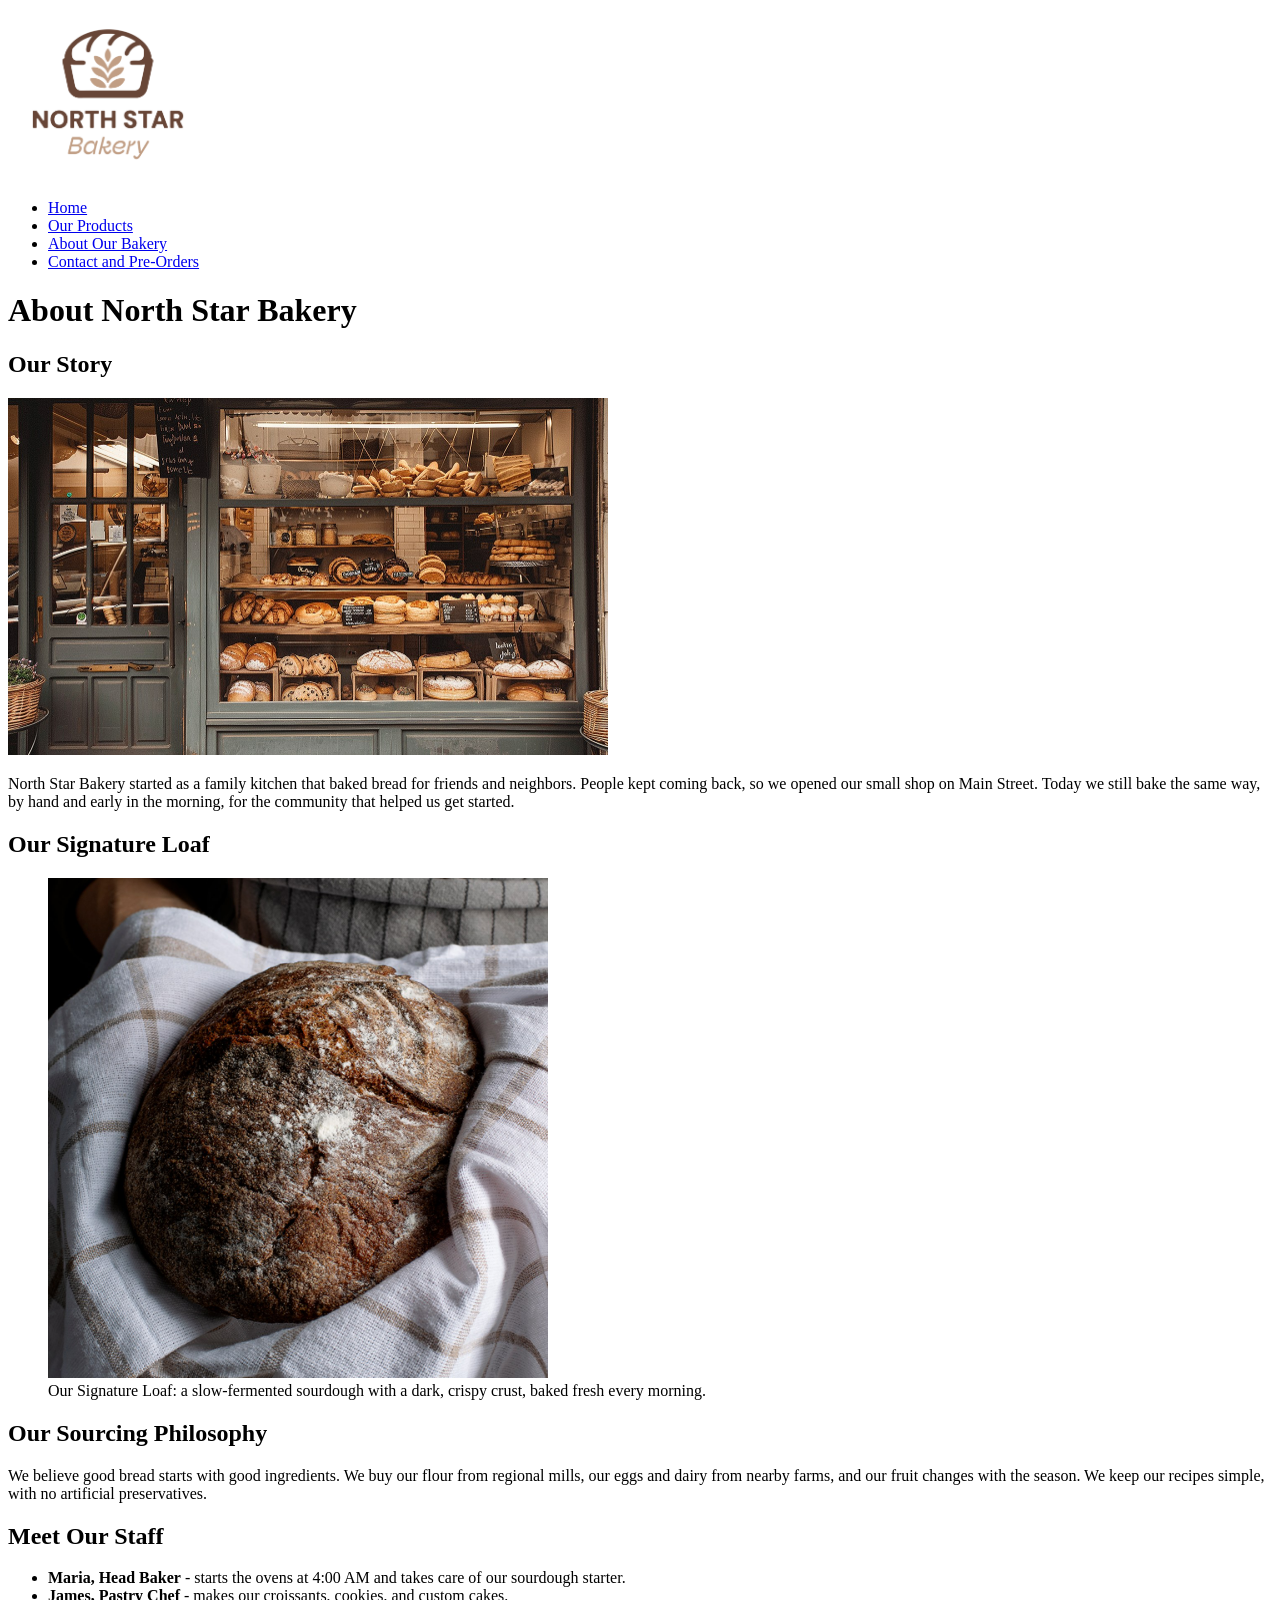
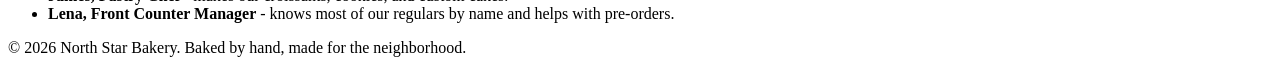
==== northstar/about.html @ fed6dbf9 "Project" ====
<!DOCTYPE html>
<html lang="en">
<head>
  <meta charset="UTF-8">
  <meta name="viewport" content="width=device-width, initial-scale=1.0">
  <title>About | North Star Bakery</title>
</head>
<body>
  <header>
    <img src="bakery-logo.png" alt="North Star Bakery logo, a brown loaf of bread with a wheat stalk inside" width="200">
    <nav aria-label="Main navigation">
      <ul>
        <li><a href="index.html">Home</a></li>
        <li><a href="products.html">Our Products</a></li>
        <li><a href="about.html" aria-current="page">About Our Bakery</a></li>
        <li><a href="contact.html">Contact and Pre-Orders</a></li>
      </ul>
    </nav>
  </header>

  <main>
    <h1>About North Star Bakery</h1>

    <section>
      <h2>Our Story</h2>
      <img src="bakery-storefront.jpg" alt="North Star Bakery storefront with a green door and a front window full of breads, pastries, and chalkboard signs" width="600">
      <p>North Star Bakery started as a family kitchen that baked bread for friends and neighbors. People kept coming back, so we opened our small shop on Main Street. Today we still bake the same way, by hand and early in the morning, for the community that helped us get started.</p>
    </section>

    <section>
      <h2>Our Signature Loaf</h2>
      <figure>
        <img src="bakery-signature-loaf.jpg" alt="A round, dark-crusted sourdough loaf dusted with flour, wrapped in a white and tan checkered kitchen towel" width="500">
        <figcaption>Our Signature Loaf: a slow-fermented sourdough with a dark, crispy crust, baked fresh every morning.</figcaption>
      </figure>
    </section>

    <section>
      <h2>Our Sourcing Philosophy</h2>
      <p>We believe good bread starts with good ingredients. We buy our flour from regional mills, our eggs and dairy from nearby farms, and our fruit changes with the season. We keep our recipes simple, with no artificial preservatives.</p>
    </section>

    <section>
      <h2>Meet Our Staff</h2>
      <ul>
        <li><strong>Maria, Head Baker</strong> - starts the ovens at 4:00 AM and takes care of our sourdough starter.</li>
        <li><strong>James, Pastry Chef</strong> - makes our croissants, cookies, and custom cakes.</li>
        <li><strong>Lena, Front Counter Manager</strong> - knows most of our regulars by name and helps with pre-orders.</li>
      </ul>
    </section>
  </main>

  <footer>
    <p>&copy; 2026 North Star Bakery. Baked by hand, made for the neighborhood.</p>
  </footer>
</body>
</html>
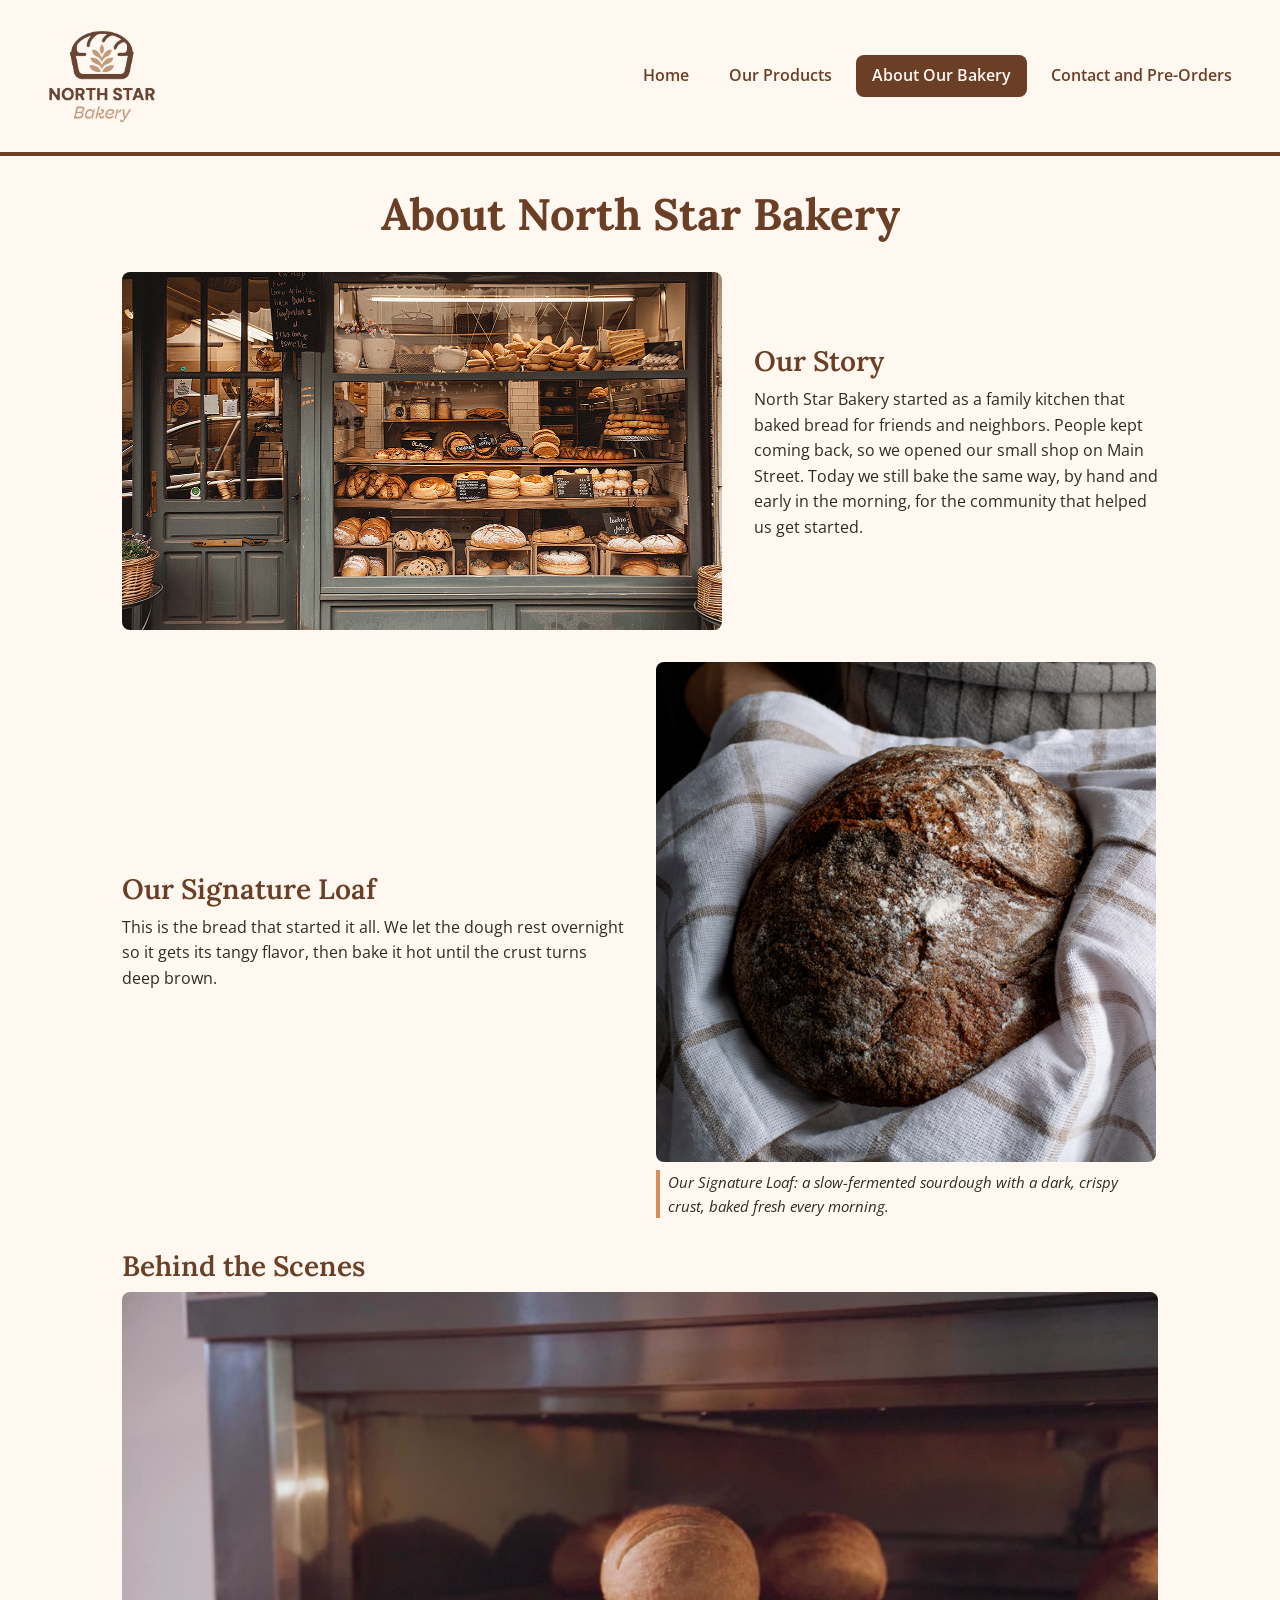
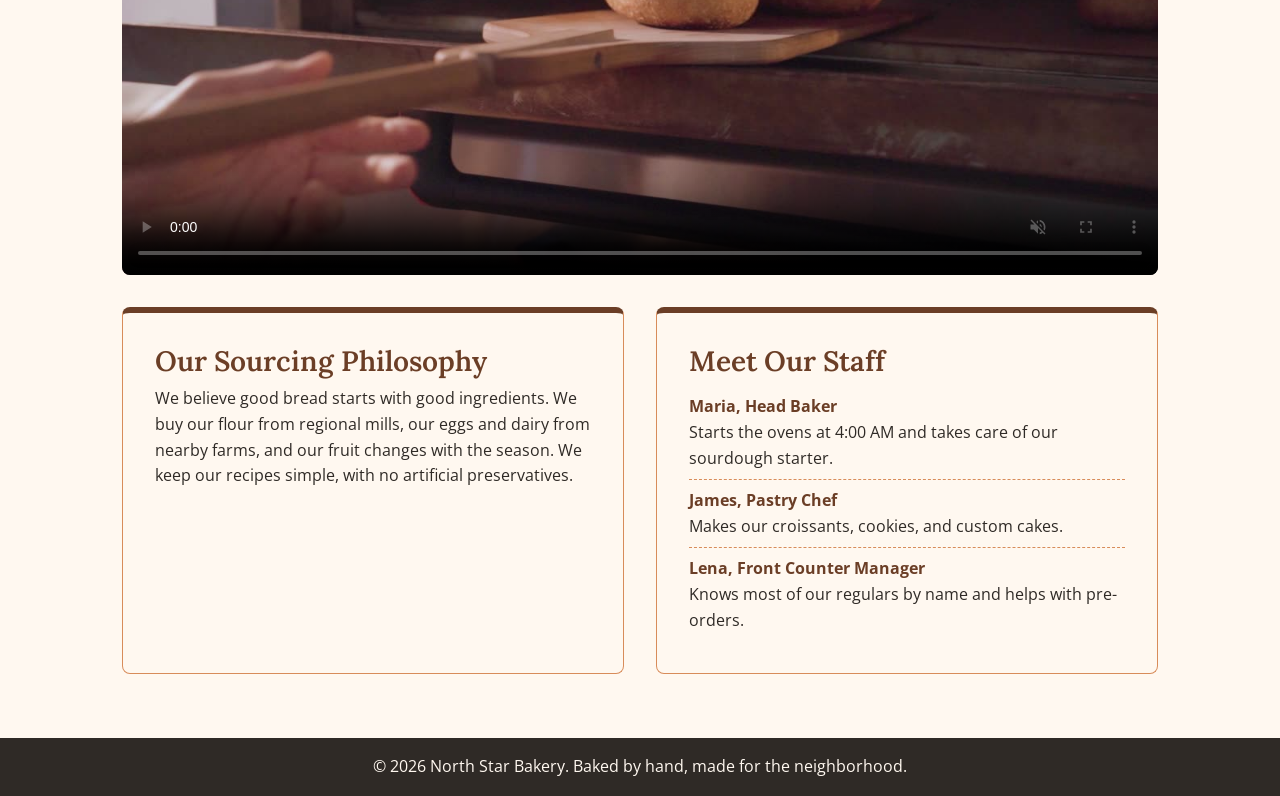
==== commit bcfe01cd: "Touchstone 3: add CSS and responsive layout" ====
--- a/northstar/about.html
+++ b/northstar/about.html
@@ -4,12 +4,18 @@
   <meta charset="UTF-8">
   <meta name="viewport" content="width=device-width, initial-scale=1.0">
   <title>About | North Star Bakery</title>
+  <link rel="preconnect" href="https://fonts.googleapis.com">
+  <link rel="preconnect" href="https://fonts.gstatic.com" crossorigin>
+  <link href="https://fonts.googleapis.com/css2?family=Lora:wght@600;700&family=Open+Sans:wght@400;600&display=swap" rel="stylesheet">
+  <link rel="stylesheet" href="styles.css">
 </head>
 <body>
-  <header>
-    <img src="bakery-logo.png" alt="North Star Bakery logo, a brown loaf of bread with a wheat stalk inside" width="200">
+  <header class="site-header">
+    <a href="index.html" class="logo-link">
+      <img src="bakery-logo.png" alt="North Star Bakery logo, a brown loaf of bread with a wheat stalk inside" class="logo" width="200">
+    </a>
     <nav aria-label="Main navigation">
-      <ul>
+      <ul class="nav-list">
         <li><a href="index.html">Home</a></li>
         <li><a href="products.html">Our Products</a></li>
         <li><a href="about.html" aria-current="page">About Our Bakery</a></li>
@@ -19,38 +25,55 @@
   </header>
 
   <main>
-    <h1>About North Star Bakery</h1>
-
-    <section>
-      <h2>Our Story</h2>
-      <img src="bakery-storefront.jpg" alt="North Star Bakery storefront with a green door and a front window full of breads, pastries, and chalkboard signs" width="600">
-      <p>North Star Bakery started as a family kitchen that baked bread for friends and neighbors. People kept coming back, so we opened our small shop on Main Street. Today we still bake the same way, by hand and early in the morning, for the community that helped us get started.</p>
+    <section class="intro">
+      <h1>About North Star Bakery</h1>
     </section>
 
-    <section>
-      <h2>Our Signature Loaf</h2>
+    <section class="split">
+      <img src="bakery-storefront.jpg" alt="North Star Bakery storefront with a dark front and a window full of breads, pastries, and chalkboard signs" width="600">
+      <div>
+        <h2>Our Story</h2>
+        <p>North Star Bakery started as a family kitchen that baked bread for friends and neighbors. People kept coming back, so we opened our small shop on Main Street. Today we still bake the same way, by hand and early in the morning, for the community that helped us get started.</p>
+      </div>
+    </section>
+
+    <section class="split reverse">
       <figure>
         <img src="bakery-signature-loaf.jpg" alt="A round, dark-crusted sourdough loaf dusted with flour, wrapped in a white and tan checkered kitchen towel" width="500">
         <figcaption>Our Signature Loaf: a slow-fermented sourdough with a dark, crispy crust, baked fresh every morning.</figcaption>
       </figure>
+      <div>
+        <h2>Our Signature Loaf</h2>
+        <p>This is the bread that started it all. We let the dough rest overnight so it gets its tangy flavor, then bake it hot until the crust turns deep brown.</p>
+      </div>
     </section>
 
-    <section>
-      <h2>Our Sourcing Philosophy</h2>
-      <p>We believe good bread starts with good ingredients. We buy our flour from regional mills, our eggs and dairy from nearby farms, and our fruit changes with the season. We keep our recipes simple, with no artificial preservatives.</p>
+    <section class="feature">
+      <h2>Behind the Scenes</h2>
+      <video controls muted playsinline preload="metadata" poster="bakery-video-poster.jpg" width="800">
+        <source src="bakery-behind-scenes.mp4" type="video/mp4">
+        Your browser does not support the video element. In this short video, a baker uses a wooden peel to pull fresh, golden sourdough loaves out of our oven early in the morning.
+      </video>
     </section>
 
-    <section>
-      <h2>Meet Our Staff</h2>
-      <ul>
-        <li><strong>Maria, Head Baker</strong> - starts the ovens at 4:00 AM and takes care of our sourdough starter.</li>
-        <li><strong>James, Pastry Chef</strong> - makes our croissants, cookies, and custom cakes.</li>
-        <li><strong>Lena, Front Counter Manager</strong> - knows most of our regulars by name and helps with pre-orders.</li>
-      </ul>
-    </section>
+    <div class="card-row">
+      <section class="card">
+        <h2>Our Sourcing Philosophy</h2>
+        <p>We believe good bread starts with good ingredients. We buy our flour from regional mills, our eggs and dairy from nearby farms, and our fruit changes with the season. We keep our recipes simple, with no artificial preservatives.</p>
+      </section>
+
+      <section class="card">
+        <h2>Meet Our Staff</h2>
+        <ul class="menu-list">
+          <li><strong>Maria, Head Baker</strong> Starts the ovens at 4:00 AM and takes care of our sourdough starter.</li>
+          <li><strong>James, Pastry Chef</strong> Makes our croissants, cookies, and custom cakes.</li>
+          <li><strong>Lena, Front Counter Manager</strong> Knows most of our regulars by name and helps with pre-orders.</li>
+        </ul>
+      </section>
+    </div>
   </main>
 
-  <footer>
+  <footer class="site-footer">
     <p>&copy; 2026 North Star Bakery. Baked by hand, made for the neighborhood.</p>
   </footer>
 </body>
--- a/northstar/styles.css
+++ b/northstar/styles.css
@@ -0,0 +1,443 @@
+/* =========================================================
+   North Star Bakery - Main Stylesheet
+   Touchstone 3 - Carlos Amaya
+
+   Color palette (4 colors):
+     Cream     #FFF8F0  - page background, light text on dark areas
+     Brown     #6B3E26  - headings, links, buttons, header border
+     Peach     #D88C5A  - accents only (borders, hover, focus)
+     Charcoal  #2F2A26  - body text and footer background
+
+   Fonts (2 families):
+     Lora       - headings (warm, classic serif)
+     Open Sans  - body text, nav, and forms (clean and easy to read)
+
+   Approach: mobile-first. The base styles are for small
+   screens. The media query at the bottom changes the layout
+   for screens 768px and wider.
+   ========================================================= */
+
+/* ---------- Color and spacing variables ---------- */
+:root {
+  --cream: #FFF8F0;
+  --brown: #6B3E26;
+  --peach: #D88C5A;
+  --charcoal: #2F2A26;
+
+  --space-sm: 0.5rem;
+  --space-md: 1rem;
+  --space-lg: 2rem;
+  --radius: 8px;
+}
+
+/* ---------- Base styles ---------- */
+* {
+  box-sizing: border-box;
+}
+
+body {
+  margin: 0;
+  background-color: var(--cream);
+  color: var(--charcoal);
+  font-family: "Open Sans", Arial, sans-serif;
+  font-size: 1rem;
+  line-height: 1.6;
+}
+
+img,
+video {
+  max-width: 100%;
+  height: auto;
+  display: block;
+}
+
+audio {
+  width: 100%;
+}
+
+/* ---------- Typography ---------- */
+h1,
+h2,
+h3 {
+  font-family: "Lora", Georgia, serif;
+  color: var(--brown);
+  line-height: 1.2;
+  margin-top: 0;
+}
+
+h1 {
+  font-size: 2rem;
+  font-weight: 700;
+  margin-bottom: var(--space-md);
+}
+
+h2 {
+  font-size: 1.5rem;
+  font-weight: 600;
+  margin-bottom: var(--space-sm);
+}
+
+h3 {
+  font-size: 1.25rem;
+  font-weight: 600;
+  margin-bottom: var(--space-sm);
+}
+
+p {
+  margin-top: 0;
+  margin-bottom: var(--space-md);
+}
+
+a {
+  color: var(--brown);
+  font-weight: 600;
+  text-decoration-color: var(--peach);
+  text-decoration-thickness: 2px;
+  text-underline-offset: 3px;
+}
+
+a:hover {
+  text-decoration-color: var(--brown);
+}
+
+/* Visible keyboard focus on every interactive element */
+a:focus-visible,
+button:focus-visible,
+input:focus-visible,
+select:focus-visible,
+textarea:focus-visible {
+  outline: 3px solid var(--peach);
+  outline-offset: 2px;
+}
+
+/* ---------- Header and navigation ---------- */
+.site-header {
+  display: flex;
+  flex-direction: column;
+  align-items: center;
+  gap: var(--space-sm);
+  padding: var(--space-md);
+  border-bottom: 4px solid var(--brown);
+}
+
+.logo {
+  width: 120px;
+  /* The logo has a white background. "multiply" blends the
+     white into the cream so there is no white box around it. */
+  mix-blend-mode: multiply;
+}
+
+.nav-list {
+  list-style: none;
+  margin: 0;
+  padding: 0;
+  display: flex;
+  flex-direction: column;
+  align-items: center;
+  gap: var(--space-sm);
+  width: 100%;
+}
+
+.nav-list a {
+  display: block;
+  padding: var(--space-sm) var(--space-md);
+  border-radius: var(--radius);
+  text-decoration: none;
+  color: var(--brown);
+}
+
+.nav-list a:hover {
+  background-color: var(--peach);
+  color: var(--charcoal);
+}
+
+/* Highlights the page the visitor is on */
+.nav-list a[aria-current="page"] {
+  background-color: var(--brown);
+  color: var(--cream);
+}
+
+/* ---------- Main layout ---------- */
+main {
+  max-width: 1100px;
+  margin: 0 auto;
+  padding: var(--space-lg) var(--space-md);
+}
+
+section {
+  margin-bottom: var(--space-lg);
+}
+
+.intro {
+  text-align: center;
+  max-width: 700px;
+  margin-left: auto;
+  margin-right: auto;
+}
+
+/* Cards stack on top of each other on small screens */
+.card-row {
+  display: flex;
+  flex-direction: column;
+  gap: var(--space-md);
+  margin-bottom: var(--space-lg);
+}
+
+.card {
+  flex: 1;
+  margin-bottom: 0;
+  padding: var(--space-md);
+  border: 1px solid var(--peach);
+  border-top: 6px solid var(--brown);
+  border-radius: var(--radius);
+}
+
+/* Image + text blocks (Products and About pages) */
+.split {
+  display: flex;
+  flex-direction: column;
+  gap: var(--space-md);
+}
+
+.split img {
+  border-radius: var(--radius);
+}
+
+/* Featured item and video */
+.feature-content {
+  display: flex;
+  flex-direction: column;
+  gap: var(--space-md);
+}
+
+.feature img,
+.feature video {
+  border-radius: var(--radius);
+  width: 100%;
+}
+
+figure {
+  margin: 0;
+}
+
+figcaption {
+  font-style: italic;
+  font-size: 0.95rem;
+  margin-top: var(--space-sm);
+  padding-left: var(--space-sm);
+  border-left: 4px solid var(--peach);
+}
+
+/* ---------- Buttons ---------- */
+.button {
+  display: inline-block;
+  padding: 0.75rem 1.5rem;
+  background-color: var(--brown);
+  color: var(--cream);
+  font-family: "Open Sans", Arial, sans-serif;
+  font-size: 1rem;
+  font-weight: 600;
+  text-decoration: none;
+  border: none;
+  border-radius: var(--radius);
+  cursor: pointer;
+}
+
+.button:hover {
+  background-color: var(--peach);
+  color: var(--charcoal);
+}
+
+/* ---------- Lists (menu, staff, hours) ---------- */
+.menu-list,
+.hours-list {
+  list-style: none;
+  padding: 0;
+  margin: 0;
+}
+
+.menu-list li {
+  padding: var(--space-sm) 0;
+  border-bottom: 1px dashed var(--peach);
+}
+
+.menu-list li:last-child {
+  border-bottom: none;
+}
+
+/* Product or staff name sits on its own line */
+.menu-list strong {
+  display: block;
+  color: var(--brown);
+}
+
+.price {
+  display: block;
+  font-weight: 600;
+}
+
+.hours-list li {
+  display: flex;
+  justify-content: space-between;
+  gap: var(--space-md);
+  padding: var(--space-sm) 0;
+  border-bottom: 1px dashed var(--peach);
+}
+
+.hours-list span:last-child {
+  text-align: right;
+}
+
+.hours-list li:last-child {
+  border-bottom: none;
+}
+
+address {
+  font-style: normal;
+}
+
+/* ---------- Contact form ---------- */
+.contact-layout {
+  display: flex;
+  flex-direction: column;
+  gap: var(--space-md);
+}
+
+.contact-info {
+  display: flex;
+  flex-direction: column;
+  gap: var(--space-md);
+}
+
+fieldset {
+  border: 1px solid var(--peach);
+  border-radius: var(--radius);
+  padding: var(--space-md);
+  margin: 0 0 var(--space-md) 0;
+}
+
+legend {
+  font-family: "Lora", Georgia, serif;
+  font-weight: 600;
+  color: var(--brown);
+  padding: 0 var(--space-sm);
+}
+
+.form-row {
+  display: flex;
+  flex-direction: column;
+  gap: 0.25rem;
+}
+
+label {
+  font-weight: 600;
+}
+
+input,
+select,
+textarea {
+  width: 100%;
+  padding: 0.6rem;
+  font-family: "Open Sans", Arial, sans-serif;
+  font-size: 1rem;
+  color: var(--charcoal);
+  background-color: var(--cream);
+  border: 2px solid var(--brown);
+  border-radius: var(--radius);
+}
+
+textarea {
+  resize: vertical;
+}
+
+/* ---------- Footer ---------- */
+.site-footer {
+  background-color: var(--charcoal);
+  color: var(--cream);
+  text-align: center;
+  padding: var(--space-md);
+}
+
+.site-footer p {
+  margin: 0;
+}
+
+/* =========================================================
+   Larger screens (tablets and desktops)
+   ========================================================= */
+@media (min-width: 768px) {
+  /* Logo on the left, navigation on the right */
+  .site-header {
+    flex-direction: row;
+    justify-content: space-between;
+    padding: var(--space-md) var(--space-lg);
+  }
+
+  .logo {
+    width: 140px;
+  }
+
+  /* Navigation links go side by side */
+  .nav-list {
+    flex-direction: row;
+    justify-content: flex-end;
+    width: auto;
+  }
+
+  h1 {
+    font-size: 2.75rem;
+  }
+
+  h2 {
+    font-size: 1.75rem;
+  }
+
+  main {
+    padding: var(--space-lg);
+  }
+
+  /* Cards sit next to each other in a row */
+  .card-row {
+    flex-direction: row;
+    gap: var(--space-lg);
+  }
+
+  .card {
+    padding: var(--space-lg);
+  }
+
+  /* Image on one side, text on the other */
+  .split {
+    flex-direction: row;
+    align-items: center;
+    gap: var(--space-lg);
+  }
+
+  .split > * {
+    flex: 1;
+  }
+
+  /* About page: Signature Loaf section flips sides */
+  .split.reverse {
+    flex-direction: row-reverse;
+  }
+
+  .feature-text {
+    max-width: 700px;
+  }
+
+  /* Contact page: form on the left, info on the right */
+  .contact-layout {
+    flex-direction: row;
+    align-items: flex-start;
+    gap: var(--space-lg);
+  }
+
+  .form-card {
+    flex: 2;
+  }
+
+  .contact-info {
+    flex: 1;
+  }
+}
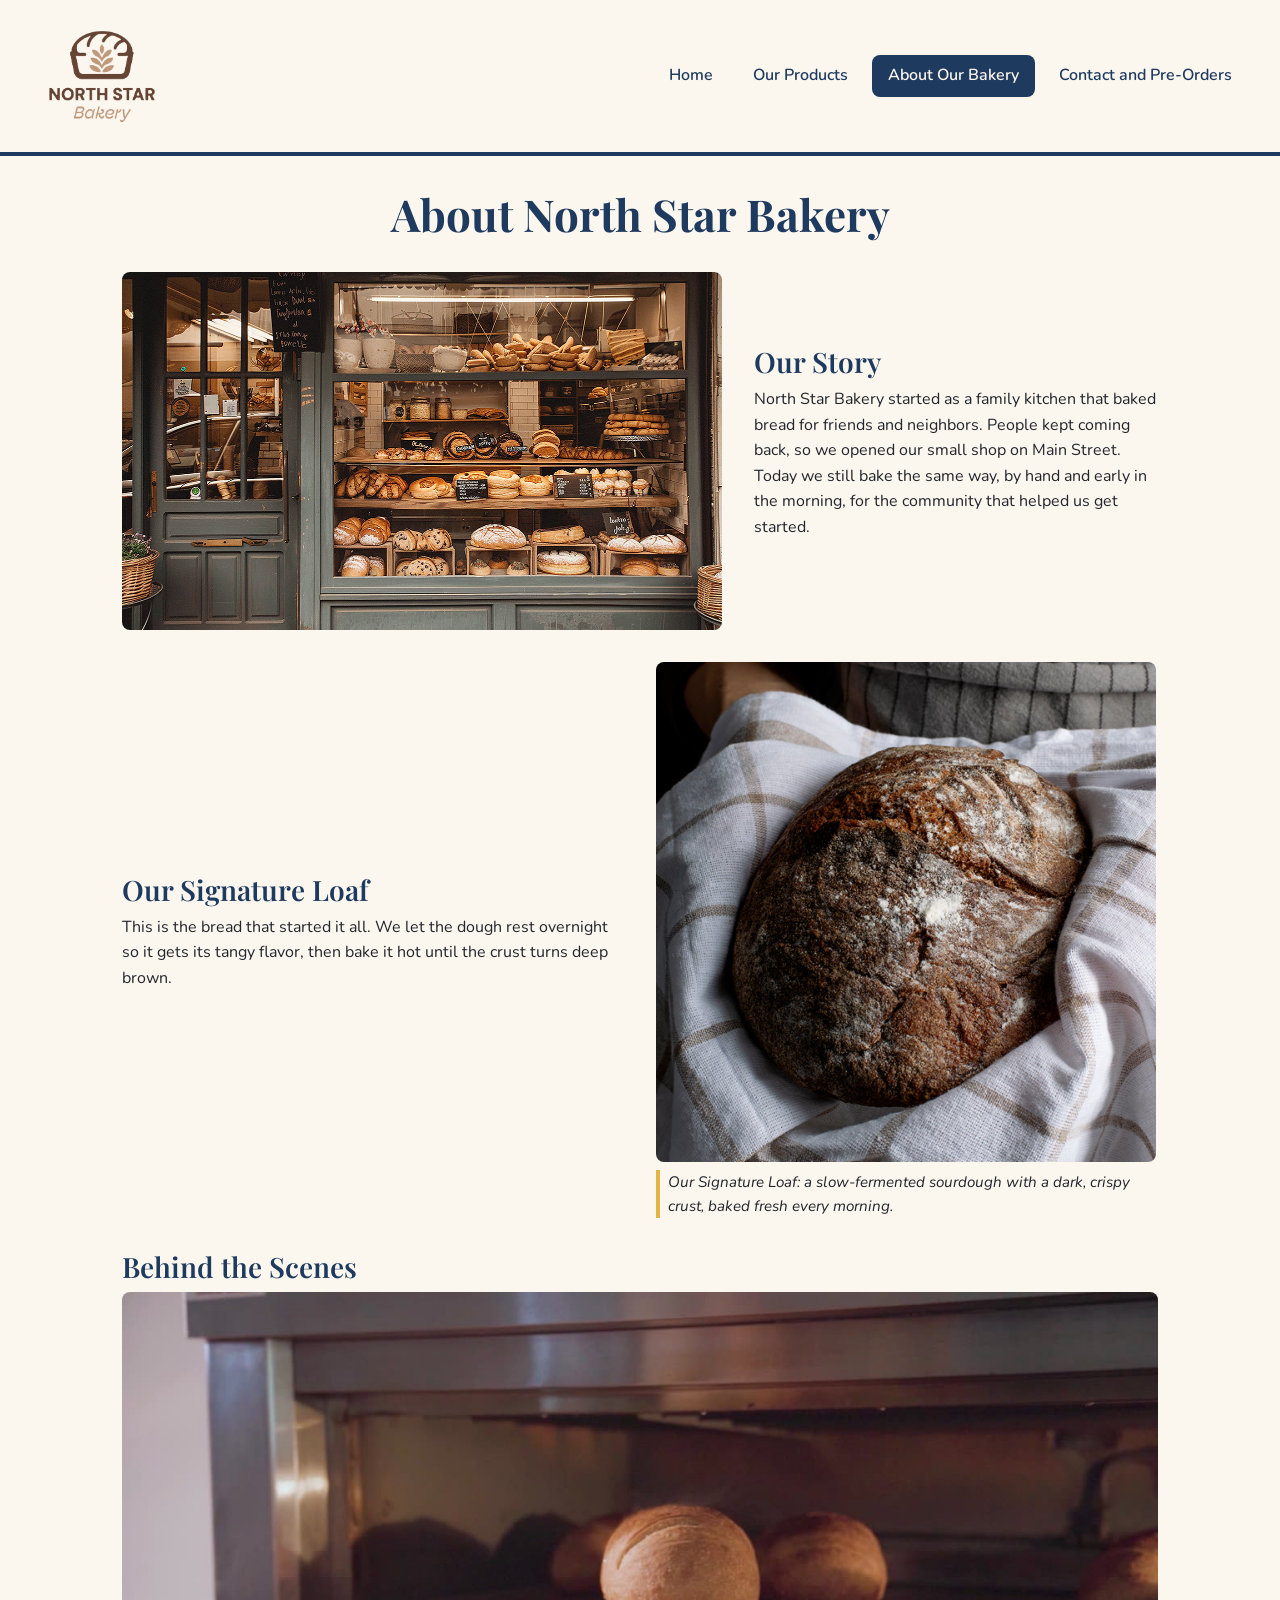
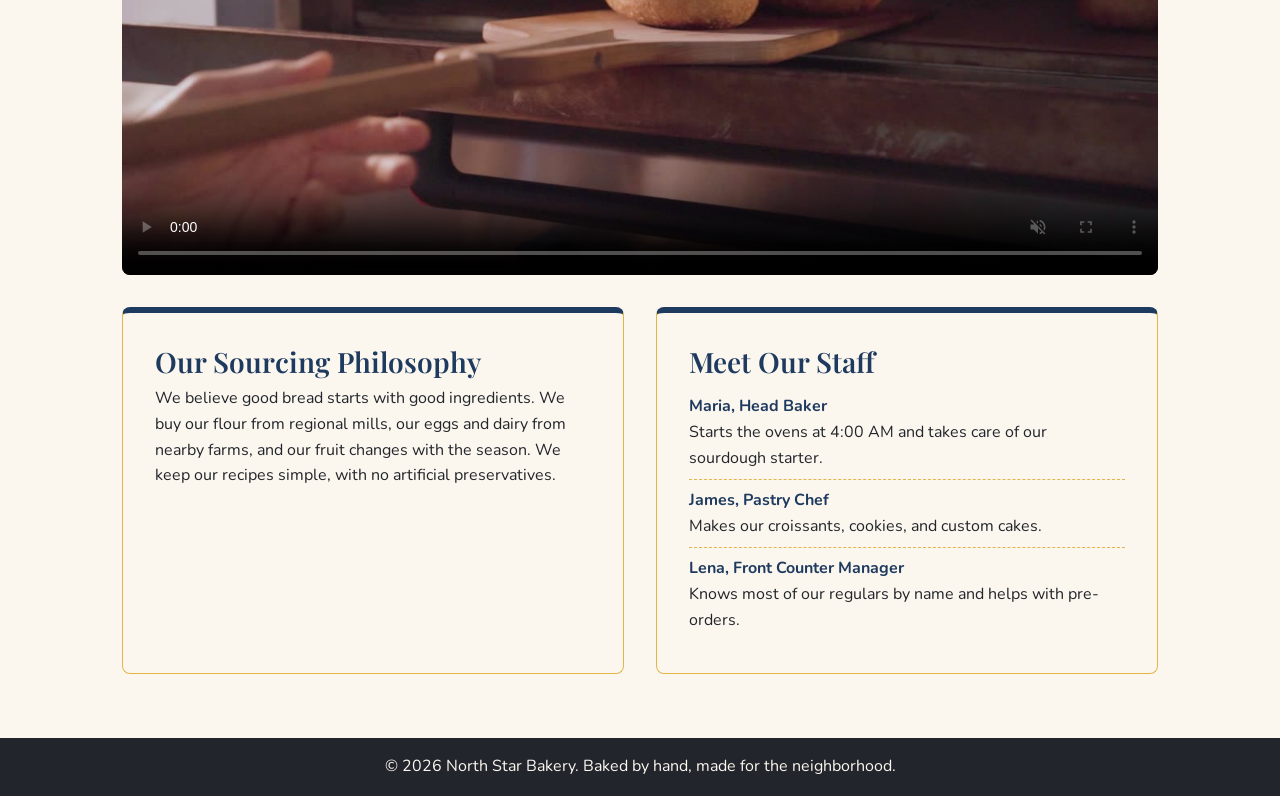
==== commit b2986abb: "Touchstone 3: CSS design with North Star Night palette" ====
--- a/northstar/about.html
+++ b/northstar/about.html
@@ -6,7 +6,7 @@
   <title>About | North Star Bakery</title>
   <link rel="preconnect" href="https://fonts.googleapis.com">
   <link rel="preconnect" href="https://fonts.gstatic.com" crossorigin>
-  <link href="https://fonts.googleapis.com/css2?family=Lora:wght@600;700&family=Open+Sans:wght@400;600&display=swap" rel="stylesheet">
+  <link href="https://fonts.googleapis.com/css2?family=Nunito:wght@400;600;700&family=Playfair+Display:wght@600;700&display=swap" rel="stylesheet">
   <link rel="stylesheet" href="styles.css">
 </head>
 <body>
--- a/northstar/styles.css
+++ b/northstar/styles.css
@@ -2,15 +2,15 @@
    North Star Bakery - Main Stylesheet
    Touchstone 3 - Carlos Amaya
 
-   Color palette (4 colors):
-     Cream     #FFF8F0  - page background, light text on dark areas
-     Brown     #6B3E26  - headings, links, buttons, header border
-     Peach     #D88C5A  - accents only (borders, hover, focus)
-     Charcoal  #2F2A26  - body text and footer background
+   Color palette "North Star Night" (4 colors):
+     Navy   #1F3A5F  - the night sky: headings, links, buttons, header border
+     Gold   #E3B448  - the star: accents only (borders, hover, focus)
+     Ivory  #FBF7EF  - flour: page background, light text on dark areas
+     Ink    #22252B  - body text and footer background
 
    Fonts (2 families):
-     Lora       - headings (warm, classic serif)
-     Open Sans  - body text, nav, and forms (clean and easy to read)
+     Playfair Display - headings (elegant, like a bakery shop sign)
+     Nunito           - body text, nav, and forms (round, friendly, easy to read)
 
    Approach: mobile-first. The base styles are for small
    screens. The media query at the bottom changes the layout
@@ -19,10 +19,10 @@
 
 /* ---------- Color and spacing variables ---------- */
 :root {
-  --cream: #FFF8F0;
-  --brown: #6B3E26;
-  --peach: #D88C5A;
-  --charcoal: #2F2A26;
+  --ivory: #FBF7EF;
+  --navy: #1F3A5F;
+  --gold: #E3B448;
+  --ink: #22252B;
 
   --space-sm: 0.5rem;
   --space-md: 1rem;
@@ -37,9 +37,9 @@
 
 body {
   margin: 0;
-  background-color: var(--cream);
-  color: var(--charcoal);
-  font-family: "Open Sans", Arial, sans-serif;
+  background-color: var(--ivory);
+  color: var(--ink);
+  font-family: "Nunito", Arial, sans-serif;
   font-size: 1rem;
   line-height: 1.6;
 }
@@ -59,8 +59,8 @@
 h1,
 h2,
 h3 {
-  font-family: "Lora", Georgia, serif;
-  color: var(--brown);
+  font-family: "Playfair Display", Georgia, serif;
+  color: var(--navy);
   line-height: 1.2;
   margin-top: 0;
 }
@@ -89,15 +89,15 @@
 }
 
 a {
-  color: var(--brown);
-  font-weight: 600;
-  text-decoration-color: var(--peach);
+  color: var(--navy);
+  font-weight: 600;
+  text-decoration-color: var(--gold);
   text-decoration-thickness: 2px;
   text-underline-offset: 3px;
 }
 
 a:hover {
-  text-decoration-color: var(--brown);
+  text-decoration-color: var(--navy);
 }
 
 /* Visible keyboard focus on every interactive element */
@@ -106,7 +106,7 @@
 input:focus-visible,
 select:focus-visible,
 textarea:focus-visible {
-  outline: 3px solid var(--peach);
+  outline: 3px solid var(--gold);
   outline-offset: 2px;
 }
 
@@ -117,13 +117,13 @@
   align-items: center;
   gap: var(--space-sm);
   padding: var(--space-md);
-  border-bottom: 4px solid var(--brown);
+  border-bottom: 4px solid var(--navy);
 }
 
 .logo {
   width: 120px;
   /* The logo has a white background. "multiply" blends the
-     white into the cream so there is no white box around it. */
+     white into the ivory background so there is no white box around it. */
   mix-blend-mode: multiply;
 }
 
@@ -143,18 +143,18 @@
   padding: var(--space-sm) var(--space-md);
   border-radius: var(--radius);
   text-decoration: none;
-  color: var(--brown);
+  color: var(--navy);
 }
 
 .nav-list a:hover {
-  background-color: var(--peach);
-  color: var(--charcoal);
+  background-color: var(--gold);
+  color: var(--ink);
 }
 
 /* Highlights the page the visitor is on */
 .nav-list a[aria-current="page"] {
-  background-color: var(--brown);
-  color: var(--cream);
+  background-color: var(--navy);
+  color: var(--ivory);
 }
 
 /* ---------- Main layout ---------- */
@@ -187,8 +187,8 @@
   flex: 1;
   margin-bottom: 0;
   padding: var(--space-md);
-  border: 1px solid var(--peach);
-  border-top: 6px solid var(--brown);
+  border: 1px solid var(--gold);
+  border-top: 6px solid var(--navy);
   border-radius: var(--radius);
 }
 
@@ -225,16 +225,16 @@
   font-size: 0.95rem;
   margin-top: var(--space-sm);
   padding-left: var(--space-sm);
-  border-left: 4px solid var(--peach);
+  border-left: 4px solid var(--gold);
 }
 
 /* ---------- Buttons ---------- */
 .button {
   display: inline-block;
   padding: 0.75rem 1.5rem;
-  background-color: var(--brown);
-  color: var(--cream);
-  font-family: "Open Sans", Arial, sans-serif;
+  background-color: var(--navy);
+  color: var(--ivory);
+  font-family: "Nunito", Arial, sans-serif;
   font-size: 1rem;
   font-weight: 600;
   text-decoration: none;
@@ -244,8 +244,8 @@
 }
 
 .button:hover {
-  background-color: var(--peach);
-  color: var(--charcoal);
+  background-color: var(--gold);
+  color: var(--ink);
 }
 
 /* ---------- Lists (menu, staff, hours) ---------- */
@@ -258,7 +258,7 @@
 
 .menu-list li {
   padding: var(--space-sm) 0;
-  border-bottom: 1px dashed var(--peach);
+  border-bottom: 1px dashed var(--gold);
 }
 
 .menu-list li:last-child {
@@ -268,7 +268,7 @@
 /* Product or staff name sits on its own line */
 .menu-list strong {
   display: block;
-  color: var(--brown);
+  color: var(--navy);
 }
 
 .price {
@@ -281,7 +281,7 @@
   justify-content: space-between;
   gap: var(--space-md);
   padding: var(--space-sm) 0;
-  border-bottom: 1px dashed var(--peach);
+  border-bottom: 1px dashed var(--gold);
 }
 
 .hours-list span:last-child {
@@ -310,16 +310,16 @@
 }
 
 fieldset {
-  border: 1px solid var(--peach);
+  border: 1px solid var(--gold);
   border-radius: var(--radius);
   padding: var(--space-md);
   margin: 0 0 var(--space-md) 0;
 }
 
 legend {
-  font-family: "Lora", Georgia, serif;
-  font-weight: 600;
-  color: var(--brown);
+  font-family: "Playfair Display", Georgia, serif;
+  font-weight: 600;
+  color: var(--navy);
   padding: 0 var(--space-sm);
 }
 
@@ -338,11 +338,11 @@
 textarea {
   width: 100%;
   padding: 0.6rem;
-  font-family: "Open Sans", Arial, sans-serif;
+  font-family: "Nunito", Arial, sans-serif;
   font-size: 1rem;
-  color: var(--charcoal);
-  background-color: var(--cream);
-  border: 2px solid var(--brown);
+  color: var(--ink);
+  background-color: var(--ivory);
+  border: 2px solid var(--navy);
   border-radius: var(--radius);
 }
 
@@ -352,8 +352,8 @@
 
 /* ---------- Footer ---------- */
 .site-footer {
-  background-color: var(--charcoal);
-  color: var(--cream);
+  background-color: var(--ink);
+  color: var(--ivory);
   text-align: center;
   padding: var(--space-md);
 }
